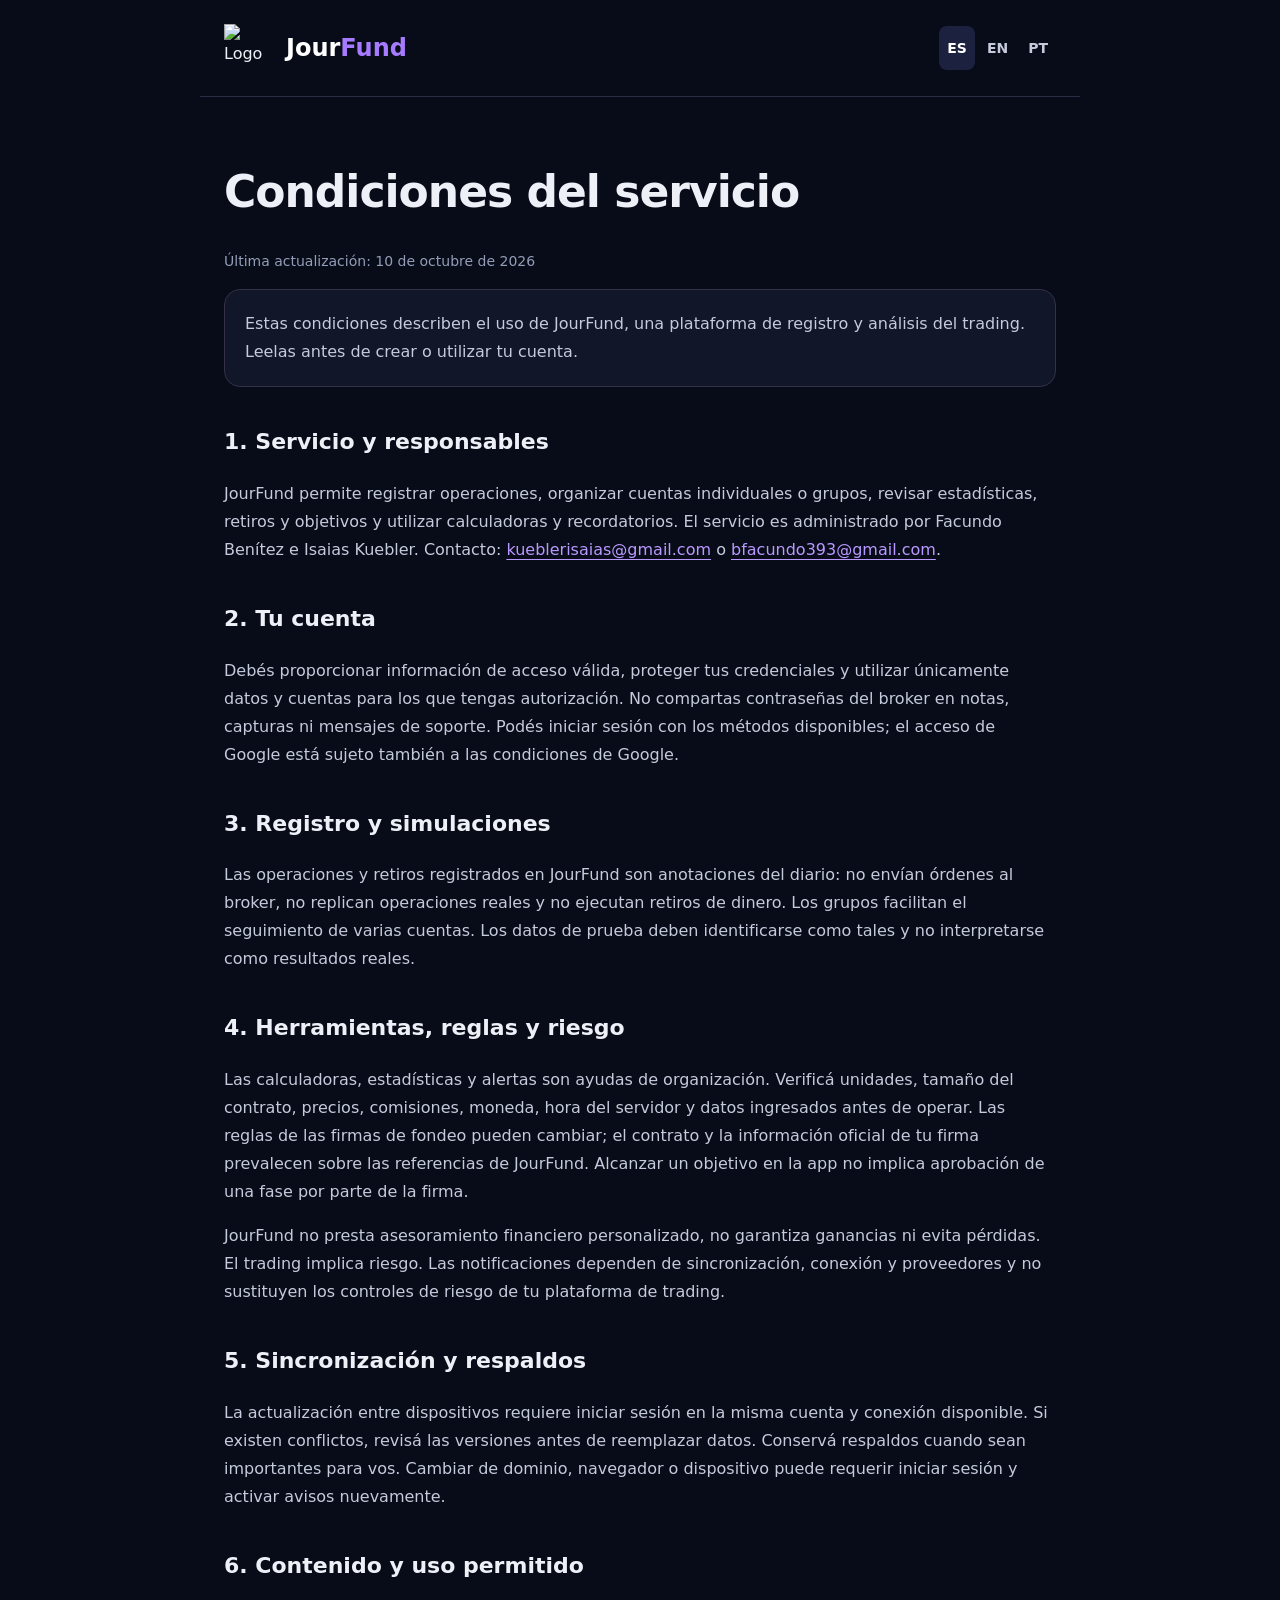
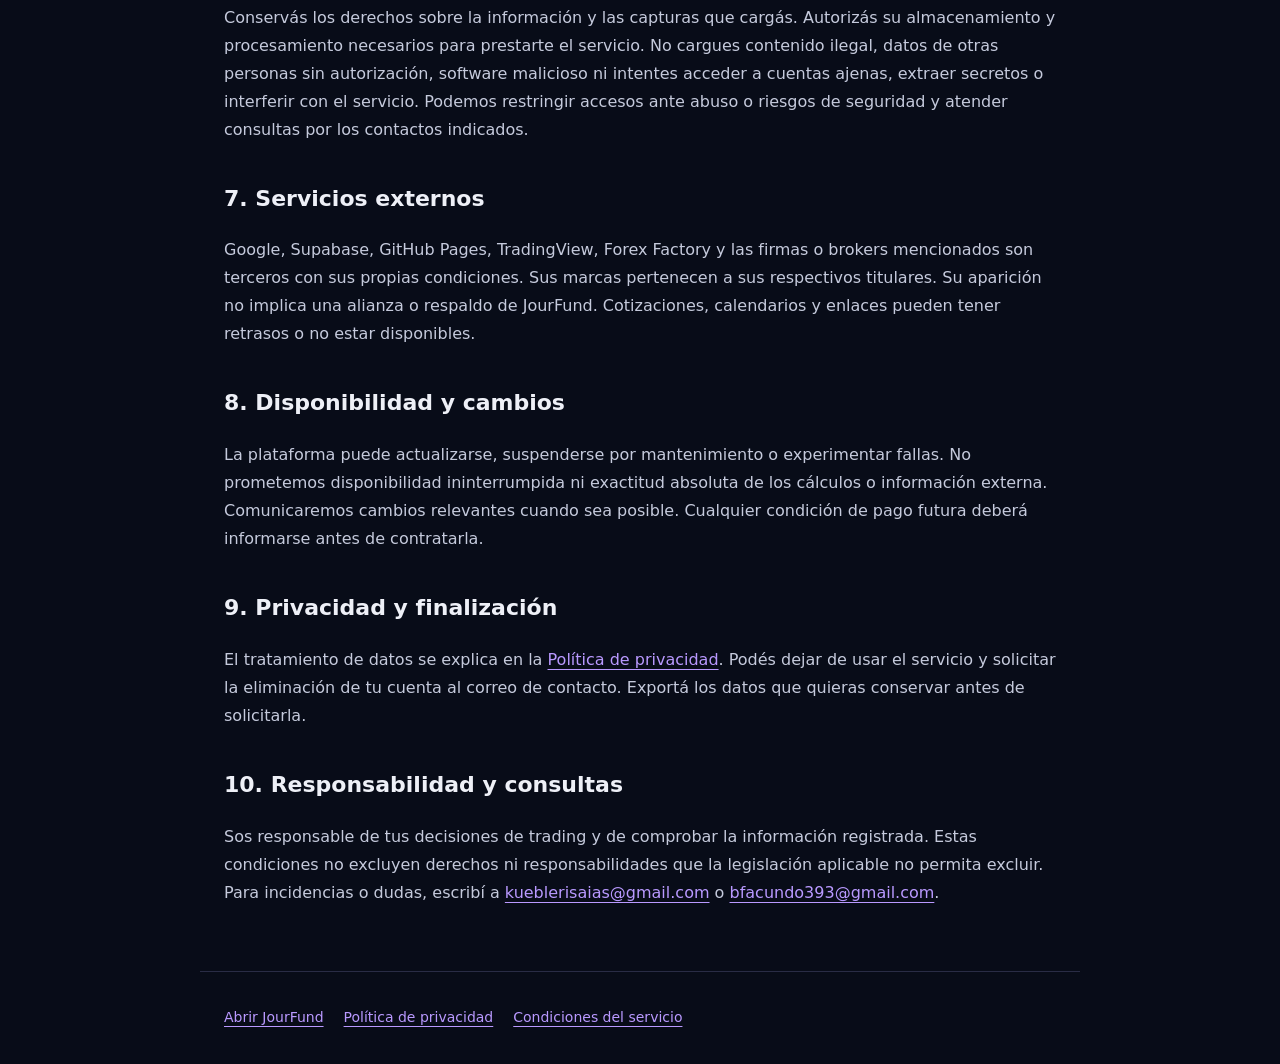
==== condiciones.html @ a7ef1be6 "Legal pages in English and Portuguese Adds privacy.html, terms.html, privacidade.html and termos.htm" ====
<!doctype html><html lang="es"><head><meta charset="utf-8"><meta name="viewport" content="width=device-width,initial-scale=1"><meta name="referrer" content="strict-origin-when-cross-origin"><title>Condiciones del servicio | JourFund</title><link rel="icon" href="./icon-192.png"><link rel="alternate" hreflang="es" href="https://jourfund.com/condiciones.html"><link rel="alternate" hreflang="en" href="https://jourfund.com/terms.html"><link rel="alternate" hreflang="pt-BR" href="https://jourfund.com/termos.html"><style>:root{color-scheme:dark}*{box-sizing:border-box}body{margin:0;background:#080c18;color:#eef0f7;font:16px/1.75 system-ui,-apple-system,Segoe UI,sans-serif}header,main,footer{max-width:880px;margin:auto;padding:24px}header{display:flex;align-items:center;gap:14px;border-bottom:1px solid #292c45}header img{width:48px;height:48px}header a{color:#fff;font-size:24px;font-weight:750;text-decoration:none}header span{color:#a77bff}main{padding-top:40px;padding-bottom:48px}h1{font-size:clamp(30px,6vw,44px);line-height:1.2;letter-spacing:-1px}h2{font-size:22px;margin-top:36px}a{color:#b999ff;text-underline-offset:4px}p,li{color:#c5cadc}.date{color:#939db7;font-size:14px}.intro{padding:20px;border:1px solid #343047;border-radius:16px;background:#111629}.langs{margin-left:auto;display:flex;gap:4px}.langs a{font-size:14px;font-weight:600;color:#c5cadc;text-decoration:none;padding:10px 8px;border-radius:8px}.langs a[aria-current]{color:#fff;background:#1c2140}footer{border-top:1px solid #292c45;display:flex;flex-wrap:wrap;gap:20px;font-size:14px}footer a{display:inline-flex;align-items:center;min-height:44px}.note{color:#939db7;font-size:14px}@media(max-width:480px){header,main,footer{padding-left:20px;padding-right:20px}}</style></head><body><header><img src="./icon-192.png" alt="Logo de JourFund"><a href="./">Jour<span>Fund</span></a><nav class="langs" aria-label="Idioma / Language"><a href="./condiciones.html" hreflang="es" lang="es" title="Español" aria-current="page">ES</a><a href="./terms.html" hreflang="en" lang="en" title="English">EN</a><a href="./termos.html" hreflang="pt-BR" lang="pt-BR" title="Português">PT</a></nav></header><main><h1>Condiciones del servicio</h1><p class="date">Última actualización: 10 de octubre de 2026</p>
<p class="intro">Estas condiciones describen el uso de JourFund, una plataforma de registro y análisis del trading. Leelas antes de crear o utilizar tu cuenta.</p>
<h2>1. Servicio y responsables</h2><p>JourFund permite registrar operaciones, organizar cuentas individuales o grupos, revisar estadísticas, retiros y objetivos y utilizar calculadoras y recordatorios. El servicio es administrado por Facundo Benítez e Isaias Kuebler. Contacto: <a href="mailto:kueblerisaias@gmail.com">kueblerisaias@gmail.com</a> o <a href="mailto:bfacundo393@gmail.com">bfacundo393@gmail.com</a>.</p>
<h2>2. Tu cuenta</h2><p>Debés proporcionar información de acceso válida, proteger tus credenciales y utilizar únicamente datos y cuentas para los que tengas autorización. No compartas contraseñas del broker en notas, capturas ni mensajes de soporte. Podés iniciar sesión con los métodos disponibles; el acceso de Google está sujeto también a las condiciones de Google.</p>
<h2>3. Registro y simulaciones</h2><p>Las operaciones y retiros registrados en JourFund son anotaciones del diario: no envían órdenes al broker, no replican operaciones reales y no ejecutan retiros de dinero. Los grupos facilitan el seguimiento de varias cuentas. Los datos de prueba deben identificarse como tales y no interpretarse como resultados reales.</p>
<h2>4. Herramientas, reglas y riesgo</h2><p>Las calculadoras, estadísticas y alertas son ayudas de organización. Verificá unidades, tamaño del contrato, precios, comisiones, moneda, hora del servidor y datos ingresados antes de operar. Las reglas de las firmas de fondeo pueden cambiar; el contrato y la información oficial de tu firma prevalecen sobre las referencias de JourFund. Alcanzar un objetivo en la app no implica aprobación de una fase por parte de la firma.</p><p>JourFund no presta asesoramiento financiero personalizado, no garantiza ganancias ni evita pérdidas. El trading implica riesgo. Las notificaciones dependen de sincronización, conexión y proveedores y no sustituyen los controles de riesgo de tu plataforma de trading.</p>
<h2>5. Sincronización y respaldos</h2><p>La actualización entre dispositivos requiere iniciar sesión en la misma cuenta y conexión disponible. Si existen conflictos, revisá las versiones antes de reemplazar datos. Conservá respaldos cuando sean importantes para vos. Cambiar de dominio, navegador o dispositivo puede requerir iniciar sesión y activar avisos nuevamente.</p>
<h2>6. Contenido y uso permitido</h2><p>Conservás los derechos sobre la información y las capturas que cargás. Autorizás su almacenamiento y procesamiento necesarios para prestarte el servicio. No cargues contenido ilegal, datos de otras personas sin autorización, software malicioso ni intentes acceder a cuentas ajenas, extraer secretos o interferir con el servicio. Podemos restringir accesos ante abuso o riesgos de seguridad y atender consultas por los contactos indicados.</p>
<h2>7. Servicios externos</h2><p>Google, Supabase, GitHub Pages, TradingView, Forex Factory y las firmas o brokers mencionados son terceros con sus propias condiciones. Sus marcas pertenecen a sus respectivos titulares. Su aparición no implica una alianza o respaldo de JourFund. Cotizaciones, calendarios y enlaces pueden tener retrasos o no estar disponibles.</p>
<h2>8. Disponibilidad y cambios</h2><p>La plataforma puede actualizarse, suspenderse por mantenimiento o experimentar fallas. No prometemos disponibilidad ininterrumpida ni exactitud absoluta de los cálculos o información externa. Comunicaremos cambios relevantes cuando sea posible. Cualquier condición de pago futura deberá informarse antes de contratarla.</p>
<h2>9. Privacidad y finalización</h2><p>El tratamiento de datos se explica en la <a href="./privacidad.html">Política de privacidad</a>. Podés dejar de usar el servicio y solicitar la eliminación de tu cuenta al correo de contacto. Exportá los datos que quieras conservar antes de solicitarla.</p>
<h2>10. Responsabilidad y consultas</h2><p>Sos responsable de tus decisiones de trading y de comprobar la información registrada. Estas condiciones no excluyen derechos ni responsabilidades que la legislación aplicable no permita excluir. Para incidencias o dudas, escribí a <a href="mailto:kueblerisaias@gmail.com">kueblerisaias@gmail.com</a> o <a href="mailto:bfacundo393@gmail.com">bfacundo393@gmail.com</a>.</p></main><footer><a href="./">Abrir JourFund</a><a href="./privacidad.html">Política de privacidad</a><a href="./condiciones.html">Condiciones del servicio</a></footer></body></html>
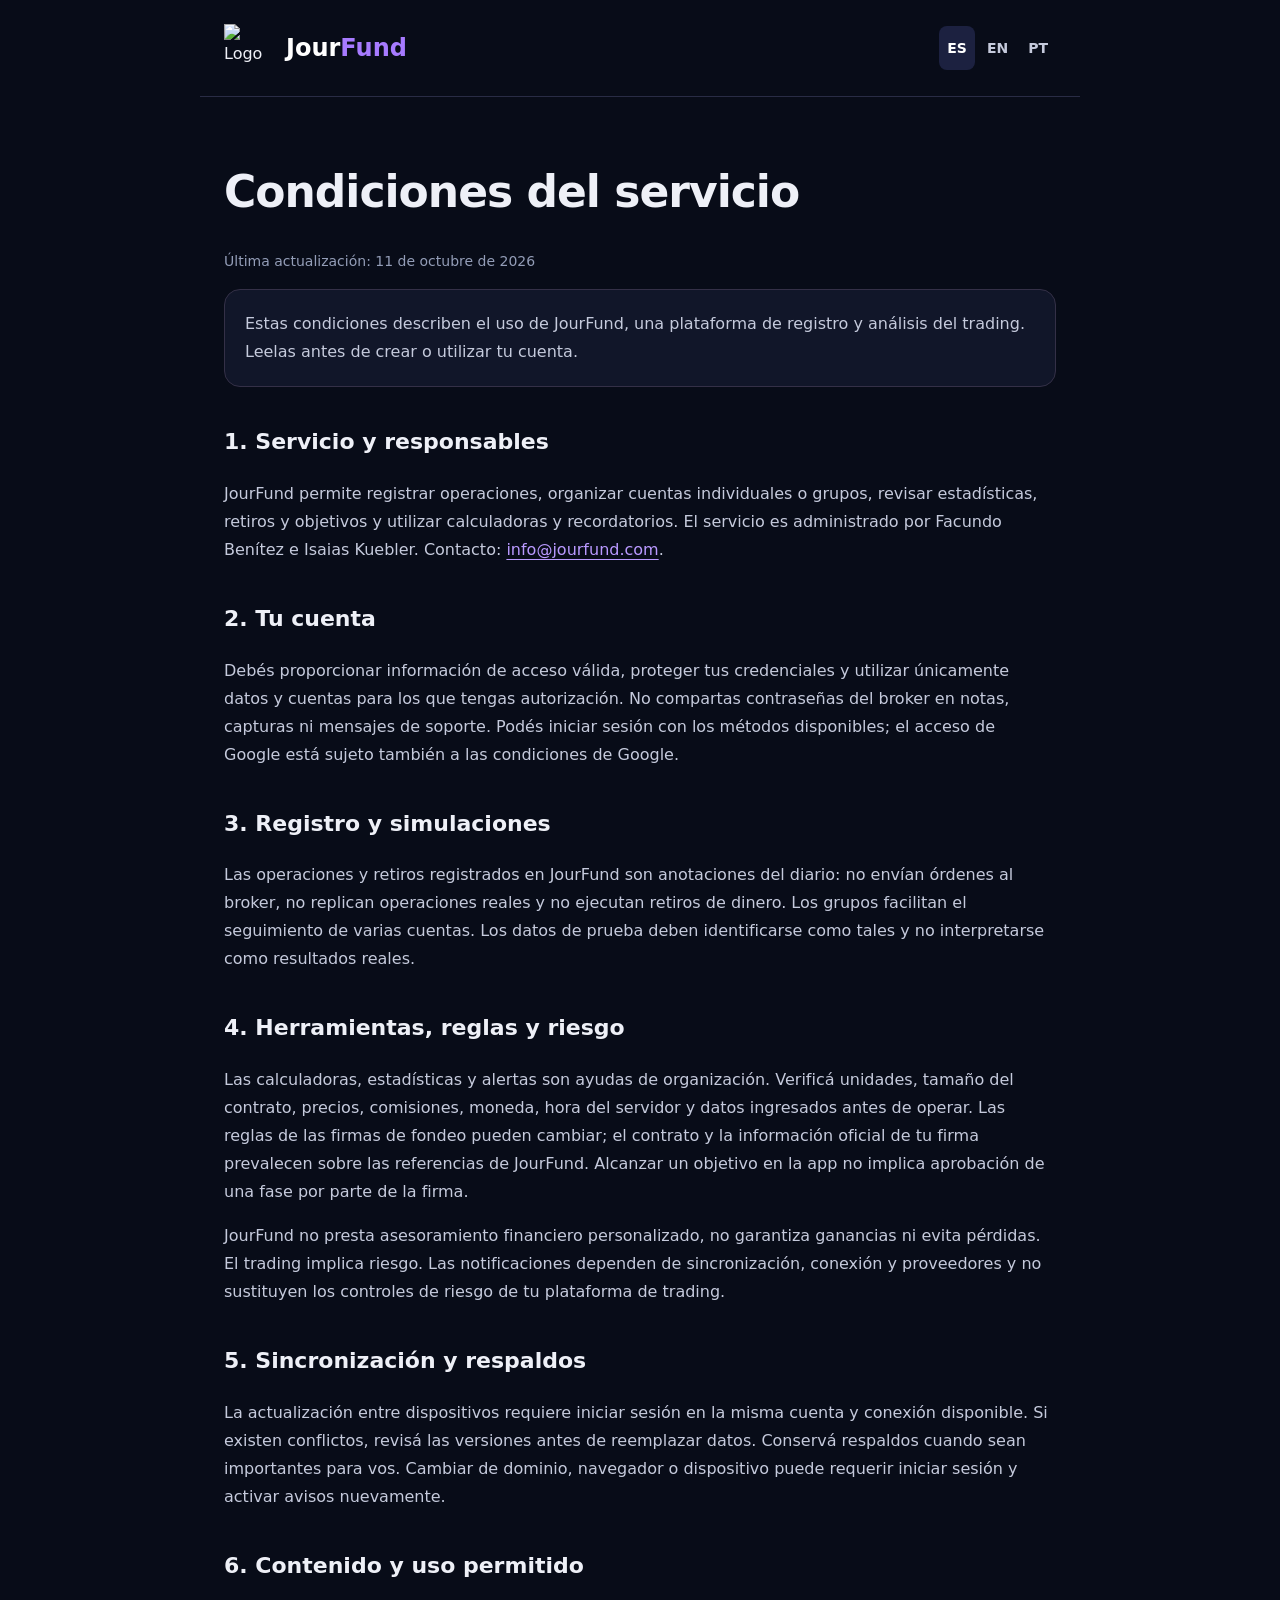
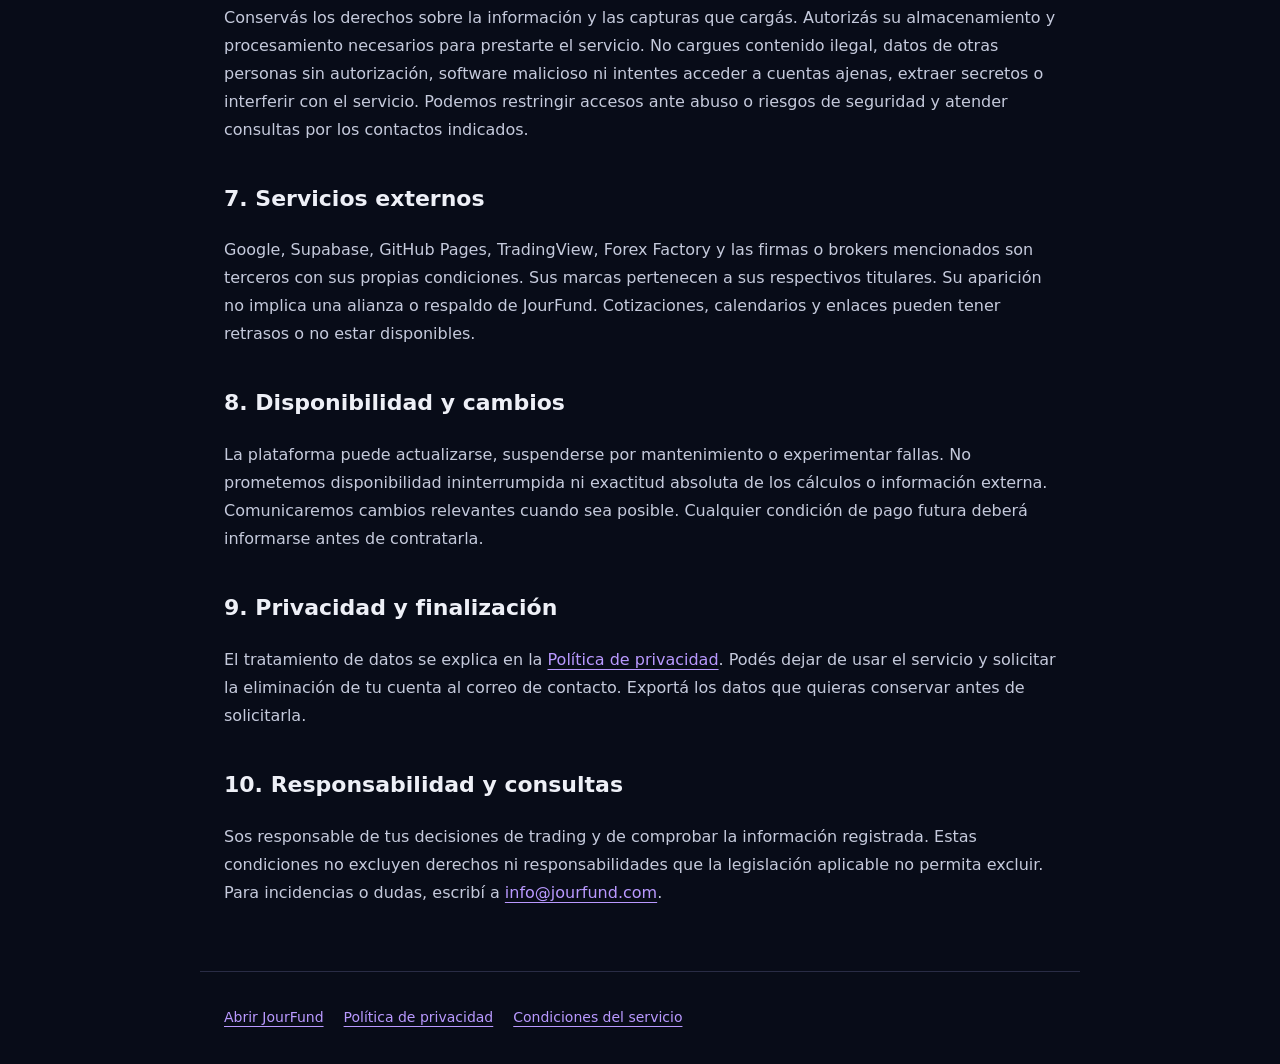
==== commit d76d7aa2: "Contact address info@jourfund.com (v134) Landing footer and About now link to info@jourfund.com, and" ====
--- a/condiciones.html
+++ b/condiciones.html
@@ -1,6 +1,6 @@
-<!doctype html><html lang="es"><head><meta charset="utf-8"><meta name="viewport" content="width=device-width,initial-scale=1"><meta name="referrer" content="strict-origin-when-cross-origin"><title>Condiciones del servicio | JourFund</title><link rel="icon" href="./icon-192.png"><link rel="alternate" hreflang="es" href="https://jourfund.com/condiciones.html"><link rel="alternate" hreflang="en" href="https://jourfund.com/terms.html"><link rel="alternate" hreflang="pt-BR" href="https://jourfund.com/termos.html"><style>:root{color-scheme:dark}*{box-sizing:border-box}body{margin:0;background:#080c18;color:#eef0f7;font:16px/1.75 system-ui,-apple-system,Segoe UI,sans-serif}header,main,footer{max-width:880px;margin:auto;padding:24px}header{display:flex;align-items:center;gap:14px;border-bottom:1px solid #292c45}header img{width:48px;height:48px}header a{color:#fff;font-size:24px;font-weight:750;text-decoration:none}header span{color:#a77bff}main{padding-top:40px;padding-bottom:48px}h1{font-size:clamp(30px,6vw,44px);line-height:1.2;letter-spacing:-1px}h2{font-size:22px;margin-top:36px}a{color:#b999ff;text-underline-offset:4px}p,li{color:#c5cadc}.date{color:#939db7;font-size:14px}.intro{padding:20px;border:1px solid #343047;border-radius:16px;background:#111629}.langs{margin-left:auto;display:flex;gap:4px}.langs a{font-size:14px;font-weight:600;color:#c5cadc;text-decoration:none;padding:10px 8px;border-radius:8px}.langs a[aria-current]{color:#fff;background:#1c2140}footer{border-top:1px solid #292c45;display:flex;flex-wrap:wrap;gap:20px;font-size:14px}footer a{display:inline-flex;align-items:center;min-height:44px}.note{color:#939db7;font-size:14px}@media(max-width:480px){header,main,footer{padding-left:20px;padding-right:20px}}</style></head><body><header><img src="./icon-192.png" alt="Logo de JourFund"><a href="./">Jour<span>Fund</span></a><nav class="langs" aria-label="Idioma / Language"><a href="./condiciones.html" hreflang="es" lang="es" title="Español" aria-current="page">ES</a><a href="./terms.html" hreflang="en" lang="en" title="English">EN</a><a href="./termos.html" hreflang="pt-BR" lang="pt-BR" title="Português">PT</a></nav></header><main><h1>Condiciones del servicio</h1><p class="date">Última actualización: 10 de octubre de 2026</p>
+<!doctype html><html lang="es"><head><meta charset="utf-8"><meta name="viewport" content="width=device-width,initial-scale=1"><meta name="referrer" content="strict-origin-when-cross-origin"><title>Condiciones del servicio | JourFund</title><link rel="icon" href="./icon-192.png"><link rel="alternate" hreflang="es" href="https://jourfund.com/condiciones.html"><link rel="alternate" hreflang="en" href="https://jourfund.com/terms.html"><link rel="alternate" hreflang="pt-BR" href="https://jourfund.com/termos.html"><style>:root{color-scheme:dark}*{box-sizing:border-box}body{margin:0;background:#080c18;color:#eef0f7;font:16px/1.75 system-ui,-apple-system,Segoe UI,sans-serif}header,main,footer{max-width:880px;margin:auto;padding:24px}header{display:flex;align-items:center;gap:14px;border-bottom:1px solid #292c45}header img{width:48px;height:48px}header a{color:#fff;font-size:24px;font-weight:750;text-decoration:none}header span{color:#a77bff}main{padding-top:40px;padding-bottom:48px}h1{font-size:clamp(30px,6vw,44px);line-height:1.2;letter-spacing:-1px}h2{font-size:22px;margin-top:36px}a{color:#b999ff;text-underline-offset:4px}p,li{color:#c5cadc}.date{color:#939db7;font-size:14px}.intro{padding:20px;border:1px solid #343047;border-radius:16px;background:#111629}.langs{margin-left:auto;display:flex;gap:4px}.langs a{font-size:14px;font-weight:600;color:#c5cadc;text-decoration:none;padding:10px 8px;border-radius:8px}.langs a[aria-current]{color:#fff;background:#1c2140}footer{border-top:1px solid #292c45;display:flex;flex-wrap:wrap;gap:20px;font-size:14px}footer a{display:inline-flex;align-items:center;min-height:44px}.note{color:#939db7;font-size:14px}@media(max-width:480px){header,main,footer{padding-left:20px;padding-right:20px}}</style></head><body><header><img src="./icon-192.png" alt="Logo de JourFund"><a href="./">Jour<span>Fund</span></a><nav class="langs" aria-label="Idioma / Language"><a href="./condiciones.html" hreflang="es" lang="es" title="Español" aria-current="page">ES</a><a href="./terms.html" hreflang="en" lang="en" title="English">EN</a><a href="./termos.html" hreflang="pt-BR" lang="pt-BR" title="Português">PT</a></nav></header><main><h1>Condiciones del servicio</h1><p class="date">Última actualización: 11 de octubre de 2026</p>
 <p class="intro">Estas condiciones describen el uso de JourFund, una plataforma de registro y análisis del trading. Leelas antes de crear o utilizar tu cuenta.</p>
-<h2>1. Servicio y responsables</h2><p>JourFund permite registrar operaciones, organizar cuentas individuales o grupos, revisar estadísticas, retiros y objetivos y utilizar calculadoras y recordatorios. El servicio es administrado por Facundo Benítez e Isaias Kuebler. Contacto: <a href="mailto:kueblerisaias@gmail.com">kueblerisaias@gmail.com</a> o <a href="mailto:bfacundo393@gmail.com">bfacundo393@gmail.com</a>.</p>
+<h2>1. Servicio y responsables</h2><p>JourFund permite registrar operaciones, organizar cuentas individuales o grupos, revisar estadísticas, retiros y objetivos y utilizar calculadoras y recordatorios. El servicio es administrado por Facundo Benítez e Isaias Kuebler. Contacto: <a href="mailto:info@jourfund.com">info@jourfund.com</a>.</p>
 <h2>2. Tu cuenta</h2><p>Debés proporcionar información de acceso válida, proteger tus credenciales y utilizar únicamente datos y cuentas para los que tengas autorización. No compartas contraseñas del broker en notas, capturas ni mensajes de soporte. Podés iniciar sesión con los métodos disponibles; el acceso de Google está sujeto también a las condiciones de Google.</p>
 <h2>3. Registro y simulaciones</h2><p>Las operaciones y retiros registrados en JourFund son anotaciones del diario: no envían órdenes al broker, no replican operaciones reales y no ejecutan retiros de dinero. Los grupos facilitan el seguimiento de varias cuentas. Los datos de prueba deben identificarse como tales y no interpretarse como resultados reales.</p>
 <h2>4. Herramientas, reglas y riesgo</h2><p>Las calculadoras, estadísticas y alertas son ayudas de organización. Verificá unidades, tamaño del contrato, precios, comisiones, moneda, hora del servidor y datos ingresados antes de operar. Las reglas de las firmas de fondeo pueden cambiar; el contrato y la información oficial de tu firma prevalecen sobre las referencias de JourFund. Alcanzar un objetivo en la app no implica aprobación de una fase por parte de la firma.</p><p>JourFund no presta asesoramiento financiero personalizado, no garantiza ganancias ni evita pérdidas. El trading implica riesgo. Las notificaciones dependen de sincronización, conexión y proveedores y no sustituyen los controles de riesgo de tu plataforma de trading.</p>
@@ -9,4 +9,4 @@
 <h2>7. Servicios externos</h2><p>Google, Supabase, GitHub Pages, TradingView, Forex Factory y las firmas o brokers mencionados son terceros con sus propias condiciones. Sus marcas pertenecen a sus respectivos titulares. Su aparición no implica una alianza o respaldo de JourFund. Cotizaciones, calendarios y enlaces pueden tener retrasos o no estar disponibles.</p>
 <h2>8. Disponibilidad y cambios</h2><p>La plataforma puede actualizarse, suspenderse por mantenimiento o experimentar fallas. No prometemos disponibilidad ininterrumpida ni exactitud absoluta de los cálculos o información externa. Comunicaremos cambios relevantes cuando sea posible. Cualquier condición de pago futura deberá informarse antes de contratarla.</p>
 <h2>9. Privacidad y finalización</h2><p>El tratamiento de datos se explica en la <a href="./privacidad.html">Política de privacidad</a>. Podés dejar de usar el servicio y solicitar la eliminación de tu cuenta al correo de contacto. Exportá los datos que quieras conservar antes de solicitarla.</p>
-<h2>10. Responsabilidad y consultas</h2><p>Sos responsable de tus decisiones de trading y de comprobar la información registrada. Estas condiciones no excluyen derechos ni responsabilidades que la legislación aplicable no permita excluir. Para incidencias o dudas, escribí a <a href="mailto:kueblerisaias@gmail.com">kueblerisaias@gmail.com</a> o <a href="mailto:bfacundo393@gmail.com">bfacundo393@gmail.com</a>.</p></main><footer><a href="./">Abrir JourFund</a><a href="./privacidad.html">Política de privacidad</a><a href="./condiciones.html">Condiciones del servicio</a></footer></body></html>+<h2>10. Responsabilidad y consultas</h2><p>Sos responsable de tus decisiones de trading y de comprobar la información registrada. Estas condiciones no excluyen derechos ni responsabilidades que la legislación aplicable no permita excluir. Para incidencias o dudas, escribí a <a href="mailto:info@jourfund.com">info@jourfund.com</a>.</p></main><footer><a href="./">Abrir JourFund</a><a href="./privacidad.html">Política de privacidad</a><a href="./condiciones.html">Condiciones del servicio</a></footer></body></html>
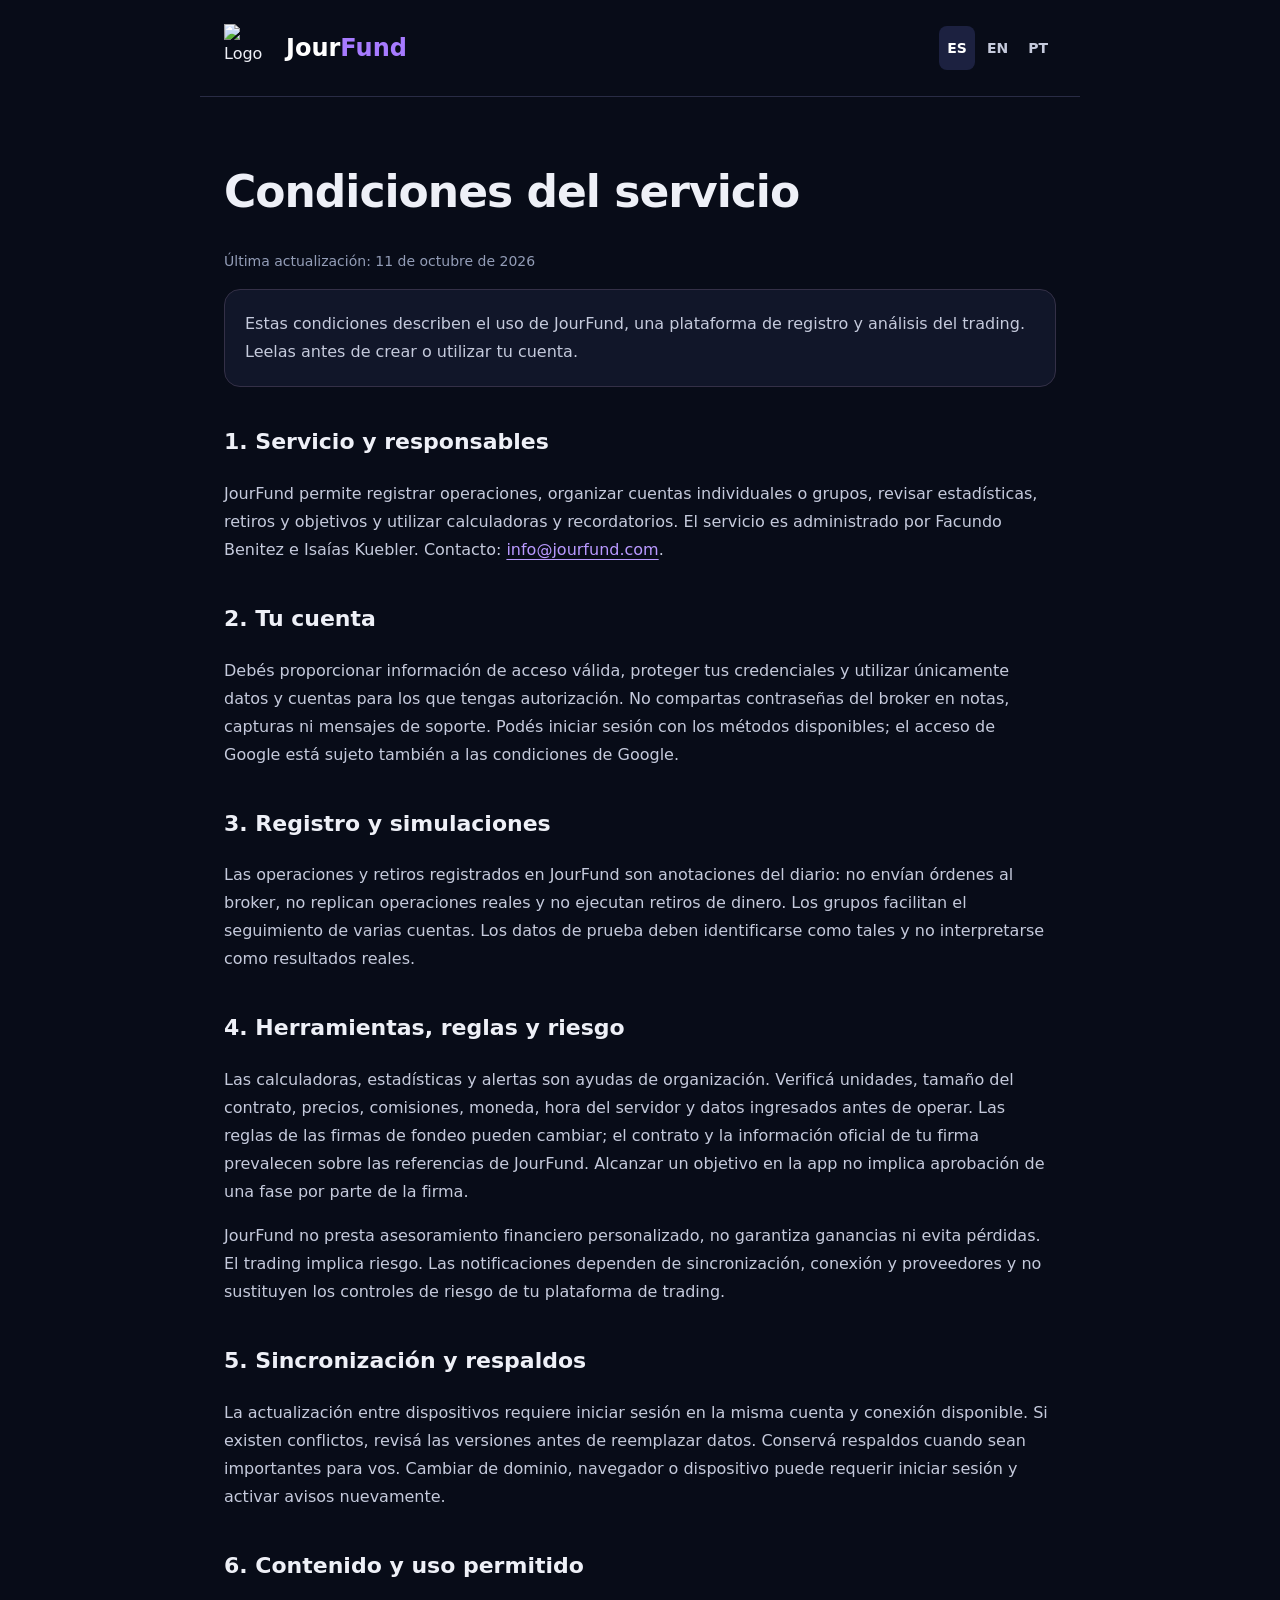
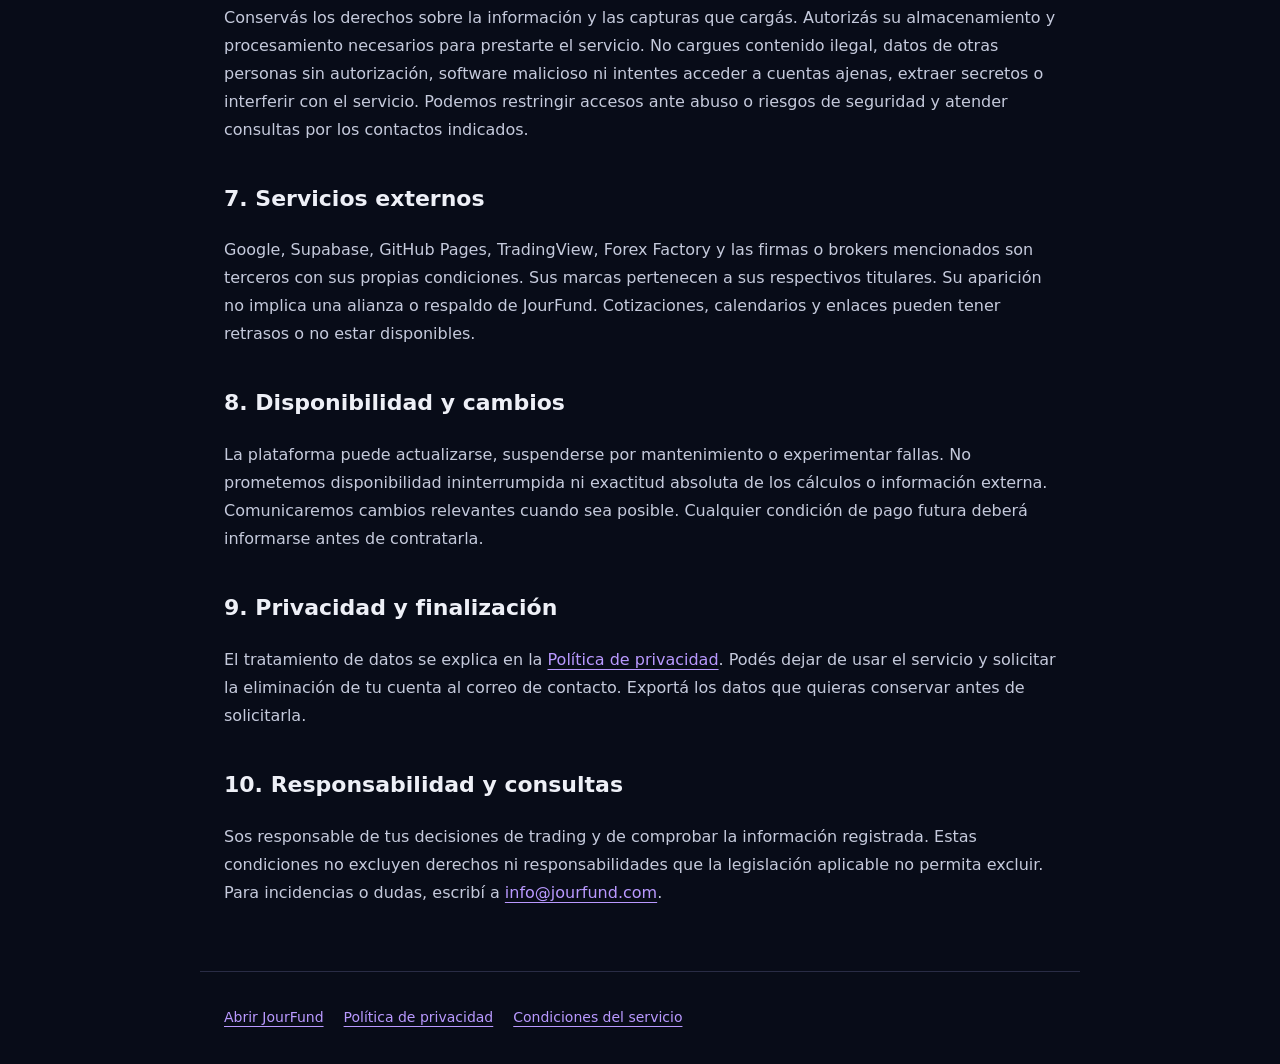
==== commit 68fa91fe: "Founder name: Facundo Benitez everywhere (v135) About and the six legal pages now use "Facundo Benit" ====
--- a/condiciones.html
+++ b/condiciones.html
@@ -1,6 +1,6 @@
 <!doctype html><html lang="es"><head><meta charset="utf-8"><meta name="viewport" content="width=device-width,initial-scale=1"><meta name="referrer" content="strict-origin-when-cross-origin"><title>Condiciones del servicio | JourFund</title><link rel="icon" href="./icon-192.png"><link rel="alternate" hreflang="es" href="https://jourfund.com/condiciones.html"><link rel="alternate" hreflang="en" href="https://jourfund.com/terms.html"><link rel="alternate" hreflang="pt-BR" href="https://jourfund.com/termos.html"><style>:root{color-scheme:dark}*{box-sizing:border-box}body{margin:0;background:#080c18;color:#eef0f7;font:16px/1.75 system-ui,-apple-system,Segoe UI,sans-serif}header,main,footer{max-width:880px;margin:auto;padding:24px}header{display:flex;align-items:center;gap:14px;border-bottom:1px solid #292c45}header img{width:48px;height:48px}header a{color:#fff;font-size:24px;font-weight:750;text-decoration:none}header span{color:#a77bff}main{padding-top:40px;padding-bottom:48px}h1{font-size:clamp(30px,6vw,44px);line-height:1.2;letter-spacing:-1px}h2{font-size:22px;margin-top:36px}a{color:#b999ff;text-underline-offset:4px}p,li{color:#c5cadc}.date{color:#939db7;font-size:14px}.intro{padding:20px;border:1px solid #343047;border-radius:16px;background:#111629}.langs{margin-left:auto;display:flex;gap:4px}.langs a{font-size:14px;font-weight:600;color:#c5cadc;text-decoration:none;padding:10px 8px;border-radius:8px}.langs a[aria-current]{color:#fff;background:#1c2140}footer{border-top:1px solid #292c45;display:flex;flex-wrap:wrap;gap:20px;font-size:14px}footer a{display:inline-flex;align-items:center;min-height:44px}.note{color:#939db7;font-size:14px}@media(max-width:480px){header,main,footer{padding-left:20px;padding-right:20px}}</style></head><body><header><img src="./icon-192.png" alt="Logo de JourFund"><a href="./">Jour<span>Fund</span></a><nav class="langs" aria-label="Idioma / Language"><a href="./condiciones.html" hreflang="es" lang="es" title="Español" aria-current="page">ES</a><a href="./terms.html" hreflang="en" lang="en" title="English">EN</a><a href="./termos.html" hreflang="pt-BR" lang="pt-BR" title="Português">PT</a></nav></header><main><h1>Condiciones del servicio</h1><p class="date">Última actualización: 11 de octubre de 2026</p>
 <p class="intro">Estas condiciones describen el uso de JourFund, una plataforma de registro y análisis del trading. Leelas antes de crear o utilizar tu cuenta.</p>
-<h2>1. Servicio y responsables</h2><p>JourFund permite registrar operaciones, organizar cuentas individuales o grupos, revisar estadísticas, retiros y objetivos y utilizar calculadoras y recordatorios. El servicio es administrado por Facundo Benítez e Isaias Kuebler. Contacto: <a href="mailto:info@jourfund.com">info@jourfund.com</a>.</p>
+<h2>1. Servicio y responsables</h2><p>JourFund permite registrar operaciones, organizar cuentas individuales o grupos, revisar estadísticas, retiros y objetivos y utilizar calculadoras y recordatorios. El servicio es administrado por Facundo Benitez e Isaías Kuebler. Contacto: <a href="mailto:info@jourfund.com">info@jourfund.com</a>.</p>
 <h2>2. Tu cuenta</h2><p>Debés proporcionar información de acceso válida, proteger tus credenciales y utilizar únicamente datos y cuentas para los que tengas autorización. No compartas contraseñas del broker en notas, capturas ni mensajes de soporte. Podés iniciar sesión con los métodos disponibles; el acceso de Google está sujeto también a las condiciones de Google.</p>
 <h2>3. Registro y simulaciones</h2><p>Las operaciones y retiros registrados en JourFund son anotaciones del diario: no envían órdenes al broker, no replican operaciones reales y no ejecutan retiros de dinero. Los grupos facilitan el seguimiento de varias cuentas. Los datos de prueba deben identificarse como tales y no interpretarse como resultados reales.</p>
 <h2>4. Herramientas, reglas y riesgo</h2><p>Las calculadoras, estadísticas y alertas son ayudas de organización. Verificá unidades, tamaño del contrato, precios, comisiones, moneda, hora del servidor y datos ingresados antes de operar. Las reglas de las firmas de fondeo pueden cambiar; el contrato y la información oficial de tu firma prevalecen sobre las referencias de JourFund. Alcanzar un objetivo en la app no implica aprobación de una fase por parte de la firma.</p><p>JourFund no presta asesoramiento financiero personalizado, no garantiza ganancias ni evita pérdidas. El trading implica riesgo. Las notificaciones dependen de sincronización, conexión y proveedores y no sustituyen los controles de riesgo de tu plataforma de trading.</p>
